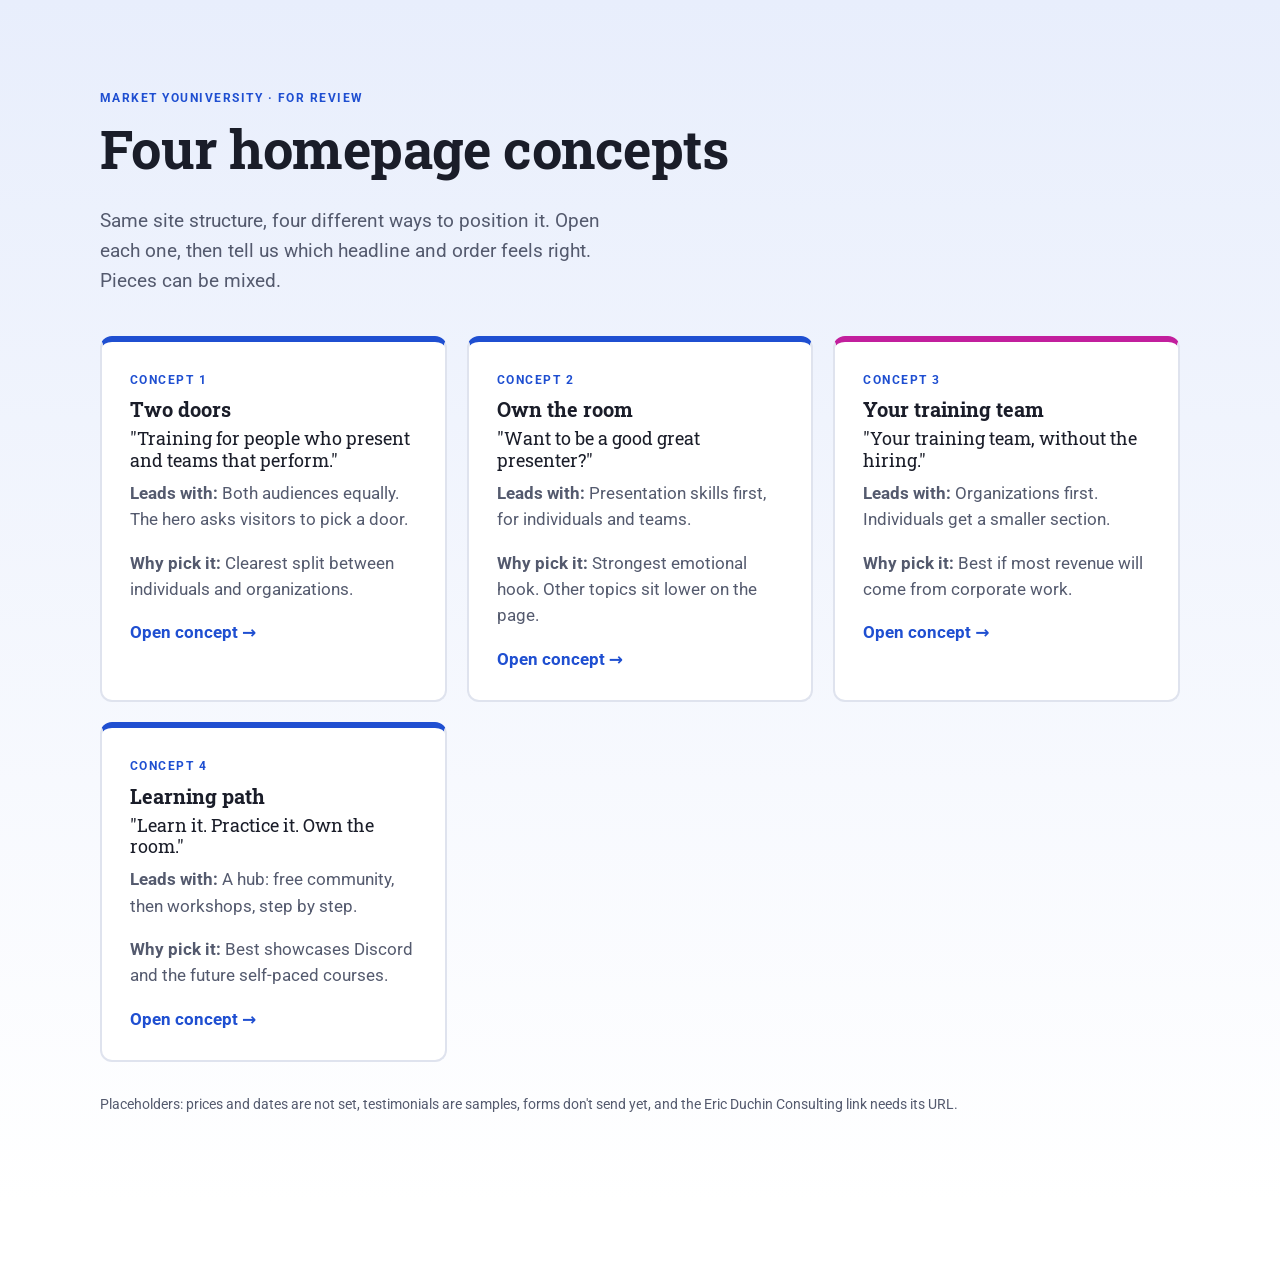
==== index.html @ c7da289d "Add four homepage concepts for the repositioned site Static pages for Vercel: an index comparing the" ====
<!doctype html>
<html lang="en">
<head>
<meta charset="utf-8">
<meta name="viewport" content="width=device-width, initial-scale=1">
<title>Market Youniversity · Homepage concepts</title>
<meta name="description" content="Four homepage concepts for the new Market Youniversity.">
<link rel="preconnect" href="https://fonts.googleapis.com">
<link rel="preconnect" href="https://fonts.gstatic.com" crossorigin>
<link href="https://fonts.googleapis.com/css2?family=Roboto+Slab:wght@500;700;800&family=Roboto:wght@400;500;700&display=swap" rel="stylesheet">
<link rel="stylesheet" href="/assets/site.css">
</head>
<body>

<main>
<section class="hero">
  <div class="wrap">
    <span class="eyebrow">Market Youniversity · for review</span>
    <h1>Four homepage concepts</h1>
    <p class="lead">Same site structure, four different ways to position it. Open each one, then tell us which headline and order feels right. Pieces can be mixed.</p>
    <div class="doors" style="grid-template-columns:repeat(auto-fit,minmax(260px,1fr))">
      <a class="door ind" href="/concept-1/">
        <span class="eyebrow">Concept 1</span>
        <h3>Two doors</h3>
        <p class="slab" style="font-size:1.15rem">"Training for people who present and teams that perform."</p>
        <p class="muted"><strong>Leads with:</strong> Both audiences equally. The hero asks visitors to pick a door.</p>
        <p class="muted"><strong>Why pick it:</strong> Clearest split between individuals and organizations.</p>
        <span class="go">Open concept &rarr;</span>
      </a>
      <a class="door ind" href="/concept-2/">
        <span class="eyebrow">Concept 2</span>
        <h3>Own the room</h3>
        <p class="slab" style="font-size:1.15rem">"Want to be a good great presenter?"</p>
        <p class="muted"><strong>Leads with:</strong> Presentation skills first, for individuals and teams.</p>
        <p class="muted"><strong>Why pick it:</strong> Strongest emotional hook. Other topics sit lower on the page.</p>
        <span class="go">Open concept &rarr;</span>
      </a>
      <a class="door org" href="/concept-3/">
        <span class="eyebrow">Concept 3</span>
        <h3>Your training team</h3>
        <p class="slab" style="font-size:1.15rem">"Your training team, without the hiring."</p>
        <p class="muted"><strong>Leads with:</strong> Organizations first. Individuals get a smaller section.</p>
        <p class="muted"><strong>Why pick it:</strong> Best if most revenue will come from corporate work.</p>
        <span class="go">Open concept &rarr;</span>
      </a>
      <a class="door ind" href="/concept-4/">
        <span class="eyebrow">Concept 4</span>
        <h3>Learning path</h3>
        <p class="slab" style="font-size:1.15rem">"Learn it. Practice it. Own the room."</p>
        <p class="muted"><strong>Leads with:</strong> A hub: free community, then workshops, step by step.</p>
        <p class="muted"><strong>Why pick it:</strong> Best showcases Discord and the future self-paced courses.</p>
        <span class="go">Open concept &rarr;</span>
      </a>
    </div>
    <p class="small muted" style="margin-top:32px">Placeholders: prices and dates are not set, testimonials are samples, forms don't send yet, and the Eric Duchin Consulting link needs its URL.</p>
  </div>
</section>
</main>
</body>
</html>
---- assets/site.css ----
/* Market Youniversity — shared styles for homepage concepts */
:root {
  --navy: #14205a;
  --blue: #1f4fd1;
  --blue-soft: #e8eefc;
  --purple: #6a2bd8;
  --magenta: #c21f9d;
  --green: #1f9d55;
  --ink: #1a1d29;
  --muted: #545a6e;
  --line: #dfe3ee;
  --bg: #ffffff;
  --bg-alt: #f5f7fc;
  --radius: 12px;
  --max: 1120px;
  --grad: linear-gradient(115deg, #1b7a3e 0%, #1f4fd1 45%, #6a2bd8 75%, #c21f9d 100%);
}

* { box-sizing: border-box; }
html { scroll-behavior: smooth; }
body {
  margin: 0;
  font-family: "Roboto", system-ui, -apple-system, "Segoe UI", sans-serif;
  color: var(--ink);
  background: var(--bg);
  line-height: 1.55;
  font-size: 17px;
  padding-bottom: 72px; /* room for the concept switcher */
}
img { max-width: 100%; display: block; }
a { color: var(--blue); }
h1, h2, h3, .slab { font-family: "Roboto Slab", Georgia, serif; line-height: 1.15; margin: 0 0 .5em; }
h1 { font-size: clamp(2.1rem, 4.6vw, 3.4rem); letter-spacing: -0.01em; }
h2 { font-size: clamp(1.6rem, 3vw, 2.3rem); }
h3 { font-size: 1.25rem; }
p { margin: 0 0 1em; }
.wrap { width: 100%; max-width: var(--max); margin: 0 auto; padding: 0 20px; }
.section { padding: 80px 0; }
.section.alt { background: var(--bg-alt); }
.section.tight { padding: 48px 0; }
.eyebrow { text-transform: uppercase; letter-spacing: .12em; font-size: .78rem; font-weight: 700; color: var(--blue); margin-bottom: .75em; display: block; }
.lead { font-size: 1.2rem; color: var(--muted); max-width: 46ch; }
.center { text-align: center; }
.center .lead { margin-left: auto; margin-right: auto; }
.muted { color: var(--muted); }
.small { font-size: .88rem; }
.strike { text-decoration: line-through; text-decoration-color: var(--magenta); text-decoration-thickness: 3px; color: var(--muted); }

/* Buttons */
.btn { display: inline-block; padding: 14px 24px; border-radius: 999px; font-weight: 700; text-decoration: none; border: 2px solid transparent; transition: transform .15s, box-shadow .15s; font-size: 1rem; cursor: pointer; }
.btn:hover { transform: translateY(-1px); box-shadow: 0 6px 18px rgba(20,32,90,.18); }
.btn-primary { background: var(--blue); color: #fff; }
.btn-green { background: var(--green); color: #fff; }
.btn-ghost { background: transparent; color: var(--blue); border-color: var(--blue); }
.btn-white { background: #fff; color: var(--navy); }
.btn-row { display: flex; gap: 12px; flex-wrap: wrap; margin-top: 24px; }

/* Header */
.site-header { position: sticky; top: 0; z-index: 20; background: rgba(255,255,255,.96); backdrop-filter: blur(6px); border-bottom: 1px solid var(--line); }
.site-header .wrap { display: flex; align-items: center; justify-content: space-between; height: 72px; gap: 16px; }
.logo { text-decoration: none; color: var(--navy); line-height: 1; display: flex; flex-direction: column; }
.logo b { font-family: "Roboto Slab", serif; font-size: 1.35rem; letter-spacing: .04em; }
.logo span { font-size: .72rem; letter-spacing: .32em; text-transform: uppercase; font-weight: 700; }
.logo span em { font-style: normal; color: var(--blue); }
.nav { display: flex; gap: 22px; align-items: center; }
.nav a { color: var(--ink); text-decoration: none; font-weight: 500; font-size: .95rem; }
.nav a:hover { color: var(--blue); }
.nav .btn { padding: 10px 18px; color: #fff; }
.menu-toggle { display: none; background: none; border: 1px solid var(--line); border-radius: 8px; padding: 8px 12px; font: inherit; }
@media (max-width: 860px) {
  .nav { display: none; position: absolute; top: 72px; left: 0; right: 0; background: #fff; flex-direction: column; align-items: stretch; padding: 16px 20px; border-bottom: 1px solid var(--line); gap: 14px; }
  .nav.open { display: flex; }
  .menu-toggle { display: block; }
}

/* Hero variants */
.hero { padding: 88px 0 72px; background: linear-gradient(180deg, var(--blue-soft), #fff); }
.hero-grid { display: grid; grid-template-columns: 1.1fr .9fr; gap: 48px; align-items: center; }
@media (max-width: 860px) { .hero-grid { grid-template-columns: 1fr; } }
.hero-dark { background: var(--navy); color: #fff; }
.hero-dark .lead { color: #c9d2f2; }
.hero-dark .eyebrow { color: #9fb6ff; }
.hero-grad { background: var(--grad); color: #fff; }
.hero-grad .lead { color: rgba(255,255,255,.88); }
.hero-grad .eyebrow { color: #fff; opacity: .85; }

/* Door cards (two-door split) */
.doors { display: grid; grid-template-columns: 1fr 1fr; gap: 20px; margin-top: 40px; }
@media (max-width: 760px) { .doors { grid-template-columns: 1fr; } }
.door { display: block; text-decoration: none; color: var(--ink); background: #fff; border: 2px solid var(--line); border-radius: var(--radius); padding: 28px; transition: border-color .15s, transform .15s; }
.door:hover { border-color: var(--blue); transform: translateY(-2px); }
.door h3 { margin-bottom: .35em; }
.door .go { font-weight: 700; color: var(--blue); }
.door.ind { border-top: 6px solid var(--blue); }
.door.org { border-top: 6px solid var(--magenta); }
.door ul { padding-left: 1.1em; margin: 0 0 1em; color: var(--muted); }

/* Generic cards */
.grid-2 { display: grid; grid-template-columns: repeat(2, 1fr); gap: 20px; }
.grid-3 { display: grid; grid-template-columns: repeat(3, 1fr); gap: 20px; }
.grid-4 { display: grid; grid-template-columns: repeat(4, 1fr); gap: 20px; }
@media (max-width: 900px) { .grid-3, .grid-4 { grid-template-columns: 1fr 1fr; } }
@media (max-width: 640px) { .grid-2, .grid-3, .grid-4 { grid-template-columns: 1fr; } }
.card { background: #fff; border: 1px solid var(--line); border-radius: var(--radius); padding: 24px; display: flex; flex-direction: column; }
.card p:last-of-type { flex: 1; }
.card .meta { display: flex; justify-content: space-between; align-items: end; gap: 12px; border-top: 1px solid var(--line); padding-top: 14px; margin-top: 8px; font-size: .9rem; }
.card .meta strong { display: block; font-size: 1.05rem; }
.tag { display: inline-block; font-size: .75rem; font-weight: 700; letter-spacing: .06em; text-transform: uppercase; padding: 4px 10px; border-radius: 999px; background: var(--blue-soft); color: var(--blue); margin-bottom: 12px; align-self: flex-start; }
.tag.soon { background: #fff3d6; color: #8a5a00; }
.tag.org { background: #fbe6f5; color: var(--magenta); }

/* Course cards */
.course { border-top: 6px solid var(--blue); }
.course.big { border-top-color: var(--purple); }

/* Client strip */
.clients { display: flex; flex-wrap: wrap; gap: 14px 40px; align-items: center; justify-content: center; }
.clients span { font-family: "Roboto Slab", serif; font-weight: 700; font-size: 1.3rem; color: #6b7189; letter-spacing: .02em; }
.clients-label { text-align: center; font-size: .82rem; letter-spacing: .14em; text-transform: uppercase; color: var(--muted); margin-bottom: 16px; font-weight: 700; }

/* Process chevrons */
.chevrons { display: grid; grid-template-columns: repeat(5, 1fr); gap: 6px; margin-top: 28px; }
@media (max-width: 760px) { .chevrons { grid-template-columns: 1fr; } }
.chev { color: #fff; padding: 18px 16px 18px 26px; clip-path: polygon(0 0, calc(100% - 14px) 0, 100% 50%, calc(100% - 14px) 100%, 0 100%, 14px 50%); }
.chev:first-child { clip-path: polygon(0 0, calc(100% - 14px) 0, 100% 50%, calc(100% - 14px) 100%, 0 100%); padding-left: 18px; }
@media (max-width: 760px) { .chev, .chev:first-child { clip-path: none; border-radius: 8px; padding-left: 18px; } }
.chev b { display: block; font-size: 1rem; letter-spacing: .05em; text-transform: uppercase; }
.chev small { font-size: .85rem; opacity: .92; }
.c1 { background: #3b2a8f; } .c2 { background: #1586b8; } .c3 { background: #1b8a3e; } .c4 { background: #e8711a; } .c5 { background: #a01622; }

/* Ladder / path */
.ladder { counter-reset: step; display: grid; gap: 14px; }
.rung { display: grid; grid-template-columns: 56px 1fr auto; gap: 18px; align-items: center; background: #fff; border: 1px solid var(--line); border-radius: var(--radius); padding: 18px 22px; }
.rung::before { counter-increment: step; content: counter(step); width: 44px; height: 44px; border-radius: 50%; background: var(--blue-soft); color: var(--blue); font-weight: 800; display: grid; place-items: center; font-size: 1.1rem; }
.rung h3 { margin: 0 0 .15em; font-size: 1.1rem; }
.rung p { margin: 0; color: var(--muted); font-size: .95rem; }
@media (max-width: 640px) { .rung { grid-template-columns: 44px 1fr; } .rung .btn { grid-column: 2; justify-self: start; } }

/* Discord preview */
.discord { background: #2b2d42; color: #e6e8f2; border-radius: var(--radius); padding: 20px; font-size: .95rem; box-shadow: 0 18px 40px rgba(20,32,90,.25); }
.discord .server { font-weight: 800; padding-bottom: 12px; border-bottom: 1px solid #3d4060; margin-bottom: 12px; }
.discord .group { text-transform: uppercase; font-size: .72rem; letter-spacing: .1em; color: #9aa0c3; margin: 14px 0 6px; font-weight: 700; }
.discord .ch { display: flex; justify-content: space-between; align-items: center; padding: 6px 10px; border-radius: 6px; color: #c7cbe4; }
.discord .ch.on { background: #3a3d5c; color: #fff; }
.discord .ch.locked { color: #7d82a6; }
.discord .ch svg { width: 14px; height: 14px; fill: currentColor; }

/* Quote */
.quote { font-family: "Roboto Slab", serif; font-size: 1.35rem; line-height: 1.4; margin: 0 0 12px; }
.quote-by { color: var(--muted); font-size: .95rem; }
.band-grad { background: var(--grad); color: #fff; }
.band-grad .quote-by { color: rgba(255,255,255,.85); }
.placeholder-note { display: inline-block; font-size: .72rem; background: rgba(255,255,255,.2); border: 1px dashed currentColor; padding: 2px 8px; border-radius: 6px; margin-top: 10px; }

/* Form */
.form { display: grid; gap: 12px; }
.form label { font-size: .85rem; font-weight: 600; color: var(--muted); display: grid; gap: 4px; }
.form input, .form select, .form textarea { font: inherit; padding: 12px 14px; border: 1px solid var(--line); border-radius: 8px; width: 100%; background: #fff; }
.form-card { background: var(--navy); color: #fff; border-radius: var(--radius); padding: 28px; }
.form-card label { color: #c9d2f2; }
.form-card h3 { color: #fff; }

/* Checklist */
.ticks { list-style: none; padding: 0; margin: 0 0 1em; }
.ticks li { padding-left: 30px; position: relative; margin-bottom: 8px; }
.ticks li::before { content: ""; position: absolute; left: 0; top: 6px; width: 18px; height: 10px; border-left: 3px solid var(--green); border-bottom: 3px solid var(--green); transform: rotate(-45deg); }

/* Topic pills */
.pills { display: flex; flex-wrap: wrap; gap: 10px; }
.pill { border: 1px solid var(--line); background: #fff; padding: 8px 16px; border-radius: 999px; font-weight: 500; font-size: .95rem; }

/* Family strip + footer */
.family { display: grid; grid-template-columns: repeat(3, 1fr); gap: 20px; }
@media (max-width: 760px) { .family { grid-template-columns: 1fr; } }
.family .card.here { border: 2px solid var(--blue); }
.site-footer { background: var(--navy); color: #c9d2f2; padding: 56px 0 32px; font-size: .95rem; }
.site-footer a { color: #fff; }
.footer-grid { display: grid; grid-template-columns: 1.3fr 1fr 1fr; gap: 32px; }
@media (max-width: 760px) { .footer-grid { grid-template-columns: 1fr; } }
.site-footer h4 { color: #fff; margin: 0 0 12px; font-size: 1rem; }
.site-footer ul { list-style: none; padding: 0; margin: 0; }
.site-footer li { margin-bottom: 8px; }
.newsletter { display: flex; gap: 8px; margin-top: 12px; }
.newsletter input { flex: 1; min-width: 0; padding: 12px 14px; border-radius: 999px; border: 0; font: inherit; }
.footer-base { border-top: 1px solid #2c3878; margin-top: 40px; padding-top: 20px; font-size: .85rem; display: flex; justify-content: space-between; flex-wrap: wrap; gap: 12px; }

/* Concept switcher for review */
.concept-bar { position: fixed; bottom: 16px; left: 50%; transform: translateX(-50%); z-index: 50; background: #111; color: #fff; border-radius: 999px; padding: 8px 10px 8px 18px; display: flex; gap: 6px; align-items: center; font-size: .85rem; box-shadow: 0 10px 30px rgba(0,0,0,.3); max-width: calc(100% - 24px); overflow-x: auto; white-space: nowrap; }
.concept-bar a { color: #fff; text-decoration: none; padding: 6px 12px; border-radius: 999px; }
.concept-bar a.on { background: #fff; color: #111; font-weight: 700; }
.concept-bar span { opacity: .7; margin-right: 6px; }
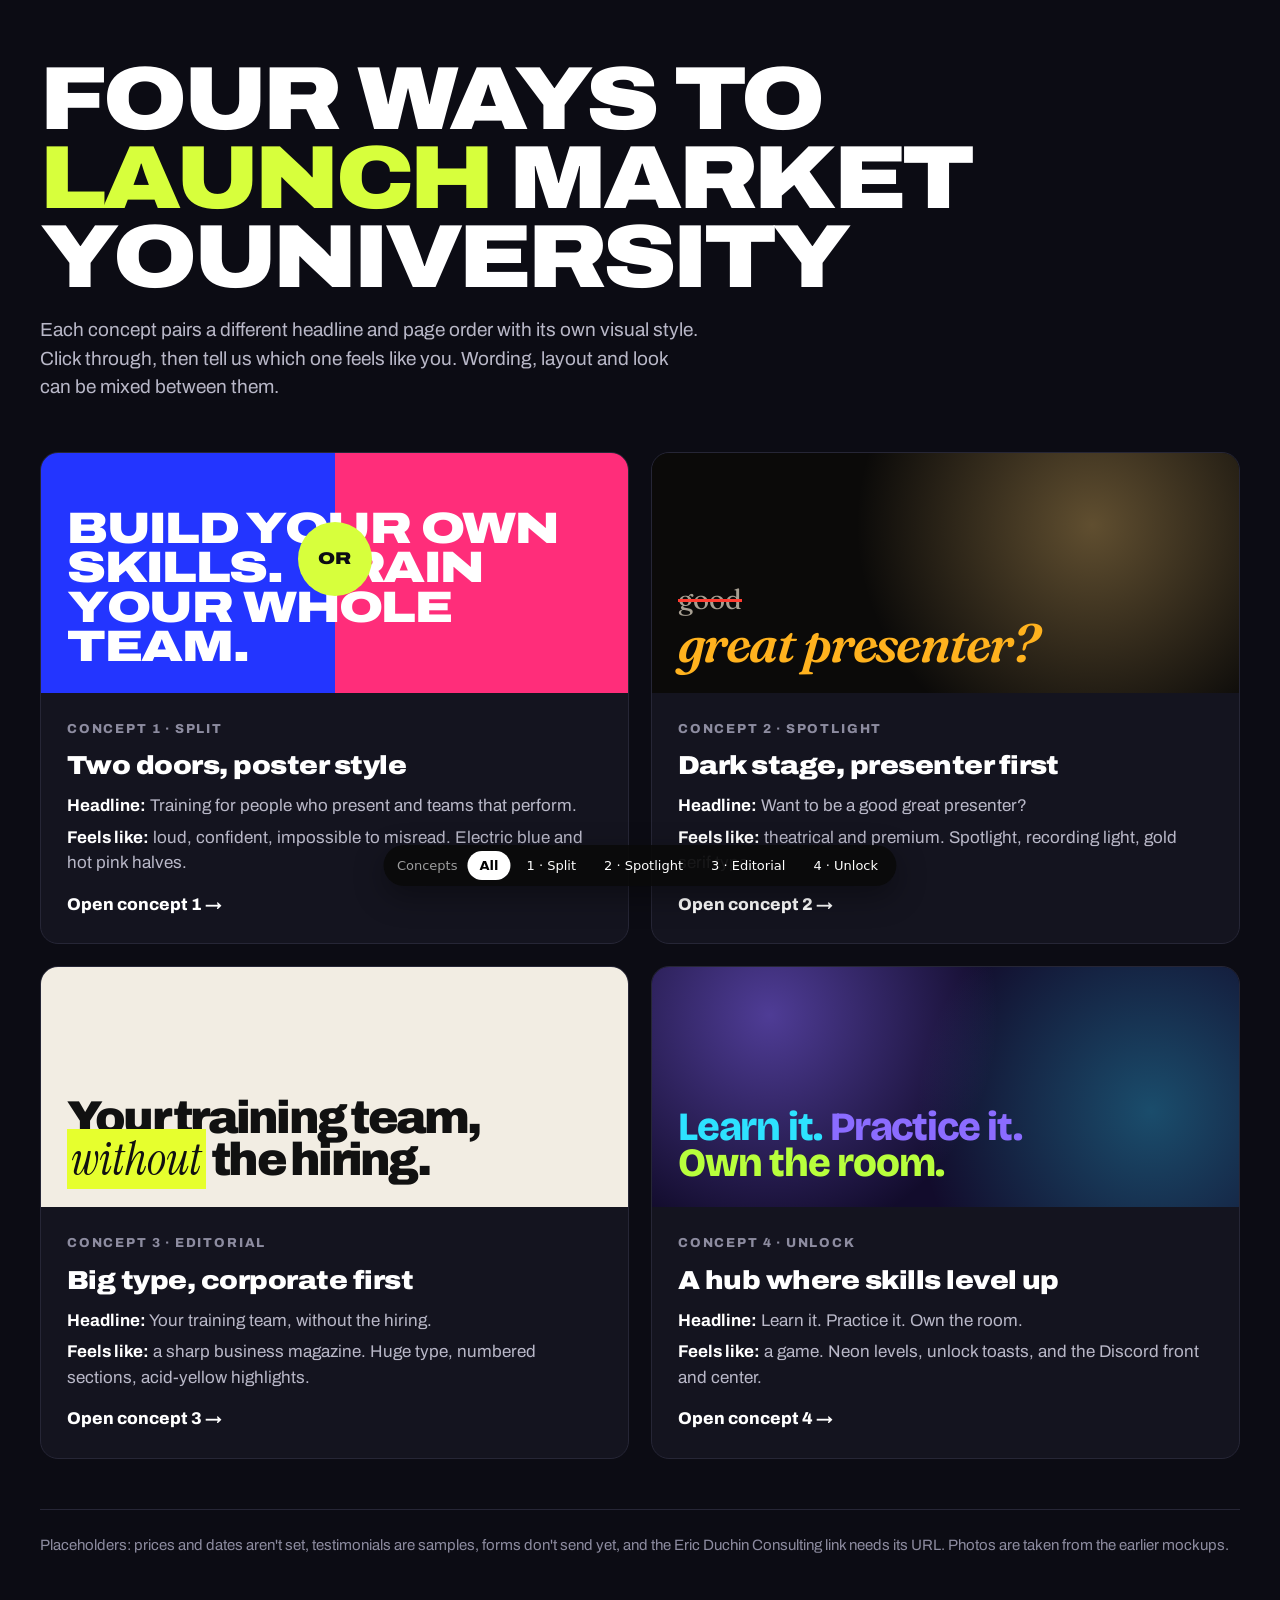
==== commit 3695051a: "Redesign homepage concepts with four distinct visual directions Replace the shared, plain template w" ====
--- a/index.html
+++ b/index.html
@@ -4,57 +4,70 @@
 <meta charset="utf-8">
 <meta name="viewport" content="width=device-width, initial-scale=1">
 <title>Market Youniversity · Homepage concepts</title>
-<meta name="description" content="Four homepage concepts for the new Market Youniversity.">
+<meta name="description" content="Four homepage concepts for the new Market Youniversity, each with its own positioning and visual direction.">
 <link rel="preconnect" href="https://fonts.googleapis.com">
 <link rel="preconnect" href="https://fonts.gstatic.com" crossorigin>
-<link href="https://fonts.googleapis.com/css2?family=Roboto+Slab:wght@500;700;800&family=Roboto:wght@400;500;700&display=swap" rel="stylesheet">
-<link rel="stylesheet" href="/assets/site.css">
+<link href="https://fonts.googleapis.com/css2?family=Archivo:wdth,wght@62..125,400..900&family=Fraunces:ital,wght@1,600&family=Instrument+Serif:ital@1&family=Bricolage+Grotesque:wght@800&display=swap" rel="stylesheet">
+<style>
+*{box-sizing:border-box}
+html{overflow-x:clip}
+body{margin:0;background:#0c0c14;color:#fff;font-family:"Archivo",system-ui,sans-serif;font-size:17px;line-height:1.5}
+.wrap{max-width:1240px;margin:0 auto;padding:60px 20px 40px}
+h1{font-weight:900;font-stretch:115%;font-size:clamp(34px,7vw,104px);line-height:.88;letter-spacing:-.04em;margin:0 0 20px;text-transform:uppercase}
+h1 span{color:#d7ff3c}
+.intro{max-width:60ch;color:#b9b8c8;font-size:19px;margin:0 0 50px}
+.grid{display:grid;grid-template-columns:1fr 1fr;gap:22px}
+@media(max-width:860px){.grid{grid-template-columns:1fr}}
+.c{display:flex;flex-direction:column;text-decoration:none;color:inherit;border-radius:18px;overflow:hidden;border:1px solid #262636;transition:transform .2s,border-color .2s;background:#14141f}
+.c:hover{transform:translateY(-6px);border-color:#fff}
+.sw{height:240px;padding:26px;display:flex;flex-direction:column;justify-content:flex-end;position:relative;overflow:hidden}
+.sw b{line-height:.9;letter-spacing:-.03em}
+.meta{padding:22px 26px 26px}
+.meta .n{font-size:13px;font-weight:800;letter-spacing:.14em;text-transform:uppercase;color:#8d8ca0}
+.meta h2{margin:6px 0 8px;font-size:26px;font-weight:900;font-stretch:110%;letter-spacing:-.02em}
+.meta p{margin:0 0 6px;color:#b9b8c8}
+.meta p strong{color:#fff}
+.go{display:inline-block;margin-top:10px;font-weight:800}
+/* swatches */
+.s1{background:linear-gradient(90deg,#2335ff 50%,#ff2d7a 50%)}
+.s1 b{font-weight:900;font-stretch:125%;font-size:clamp(26px,4vw,44px);text-transform:uppercase;color:#fff}
+.s1 i{position:absolute;left:50%;top:44%;transform:translate(-50%,-50%);width:74px;height:74px;border-radius:50%;background:#d7ff3c;color:#0c0c14;display:grid;place-items:center;font-style:normal;font-weight:900;font-stretch:125%}
+.s2{background:radial-gradient(circle at 75% 30%,rgba(255,206,120,.35),transparent 50%),#0b0a09}
+.s2 b{font-family:"Fraunces",serif;font-style:italic;font-weight:600;font-size:52px;color:#ffb21e}
+.s2 s{font-family:"Fraunces",serif;color:#a79f92;font-size:28px;text-decoration-color:#ff3b30;text-decoration-thickness:3px}
+.s3{background:#f2ede3;color:#111}
+.s3 b{font-weight:900;font-size:46px;letter-spacing:-.06em}
+.s3 em{font-family:"Instrument Serif",serif;font-weight:400;background:#e6ff2e;padding:0 4px;letter-spacing:0}
+.s4{background:radial-gradient(circle at 20% 20%,rgba(139,108,255,.5),transparent 45%),radial-gradient(circle at 85% 60%,rgba(45,226,255,.3),transparent 45%),#120c2c}
+.s4 b{font-family:"Bricolage Grotesque",sans-serif;font-weight:800;font-size:40px}
+.s4 .a{color:#2de2ff}.s4 .b{color:#8b6cff}.s4 .d{color:#b8ff3c}
+.notes{margin-top:50px;border-top:1px solid #262636;padding-top:24px;color:#8d8ca0;font-size:15px}
+</style>
 </head>
 <body>
-
-<main>
-<section class="hero">
-  <div class="wrap">
-    <span class="eyebrow">Market Youniversity · for review</span>
-    <h1>Four homepage concepts</h1>
-    <p class="lead">Same site structure, four different ways to position it. Open each one, then tell us which headline and order feels right. Pieces can be mixed.</p>
-    <div class="doors" style="grid-template-columns:repeat(auto-fit,minmax(260px,1fr))">
-      <a class="door ind" href="/concept-1/">
-        <span class="eyebrow">Concept 1</span>
-        <h3>Two doors</h3>
-        <p class="slab" style="font-size:1.15rem">"Training for people who present and teams that perform."</p>
-        <p class="muted"><strong>Leads with:</strong> Both audiences equally. The hero asks visitors to pick a door.</p>
-        <p class="muted"><strong>Why pick it:</strong> Clearest split between individuals and organizations.</p>
-        <span class="go">Open concept &rarr;</span>
-      </a>
-      <a class="door ind" href="/concept-2/">
-        <span class="eyebrow">Concept 2</span>
-        <h3>Own the room</h3>
-        <p class="slab" style="font-size:1.15rem">"Want to be a good great presenter?"</p>
-        <p class="muted"><strong>Leads with:</strong> Presentation skills first, for individuals and teams.</p>
-        <p class="muted"><strong>Why pick it:</strong> Strongest emotional hook. Other topics sit lower on the page.</p>
-        <span class="go">Open concept &rarr;</span>
-      </a>
-      <a class="door org" href="/concept-3/">
-        <span class="eyebrow">Concept 3</span>
-        <h3>Your training team</h3>
-        <p class="slab" style="font-size:1.15rem">"Your training team, without the hiring."</p>
-        <p class="muted"><strong>Leads with:</strong> Organizations first. Individuals get a smaller section.</p>
-        <p class="muted"><strong>Why pick it:</strong> Best if most revenue will come from corporate work.</p>
-        <span class="go">Open concept &rarr;</span>
-      </a>
-      <a class="door ind" href="/concept-4/">
-        <span class="eyebrow">Concept 4</span>
-        <h3>Learning path</h3>
-        <p class="slab" style="font-size:1.15rem">"Learn it. Practice it. Own the room."</p>
-        <p class="muted"><strong>Leads with:</strong> A hub: free community, then workshops, step by step.</p>
-        <p class="muted"><strong>Why pick it:</strong> Best showcases Discord and the future self-paced courses.</p>
-        <span class="go">Open concept &rarr;</span>
-      </a>
-    </div>
-    <p class="small muted" style="margin-top:32px">Placeholders: prices and dates are not set, testimonials are samples, forms don't send yet, and the Eric Duchin Consulting link needs its URL.</p>
+<div class="wrap">
+  <h1>Four ways to<br><span>launch</span> Market Youniversity</h1>
+  <p class="intro">Each concept pairs a different headline and page order with its own visual style. Click through, then tell us which one feels like you. Wording, layout and look can be mixed between them.</p>
+  <div class="grid">
+    <a class="c" href="/concept-1/">
+      <div class="sw s1"><i>OR</i><b>Build your own skills. &nbsp;Train your whole team.</b></div>
+      <div class="meta"><span class="n">Concept 1 · Split</span><h2>Two doors, poster style</h2><p><strong>Headline:</strong> Training for people who present and teams that perform.</p><p><strong>Feels like:</strong> loud, confident, impossible to misread. Electric blue and hot pink halves.</p><span class="go">Open concept 1 &rarr;</span></div>
+    </a>
+    <a class="c" href="/concept-2/">
+      <div class="sw s2"><s>good</s><b>great presenter?</b></div>
+      <div class="meta"><span class="n">Concept 2 · Spotlight</span><h2>Dark stage, presenter first</h2><p><strong>Headline:</strong> Want to be a good great presenter?</p><p><strong>Feels like:</strong> theatrical and premium. Spotlight, recording light, gold serif type.</p><span class="go">Open concept 2 &rarr;</span></div>
+    </a>
+    <a class="c" href="/concept-3/">
+      <div class="sw s3"><b>Your training team, <em>without</em> the hiring.</b></div>
+      <div class="meta"><span class="n">Concept 3 · Editorial</span><h2>Big type, corporate first</h2><p><strong>Headline:</strong> Your training team, without the hiring.</p><p><strong>Feels like:</strong> a sharp business magazine. Huge type, numbered sections, acid-yellow highlights.</p><span class="go">Open concept 3 &rarr;</span></div>
+    </a>
+    <a class="c" href="/concept-4/">
+      <div class="sw s4"><b><span class="a">Learn it.</span> <span class="b">Practice it.</span><br><span class="d">Own the room.</span></b></div>
+      <div class="meta"><span class="n">Concept 4 · Unlock</span><h2>A hub where skills level up</h2><p><strong>Headline:</strong> Learn it. Practice it. Own the room.</p><p><strong>Feels like:</strong> a game. Neon levels, unlock toasts, and the Discord front and center.</p><span class="go">Open concept 4 &rarr;</span></div>
+    </a>
   </div>
-</section>
-</main>
+  <p class="notes">Placeholders: prices and dates aren't set, testimonials are samples, forms don't send yet, and the Eric Duchin Consulting link needs its URL. Photos are taken from the earlier mockups.</p>
+</div>
+<script src="/assets/common.js"></script>
 </body>
 </html>
